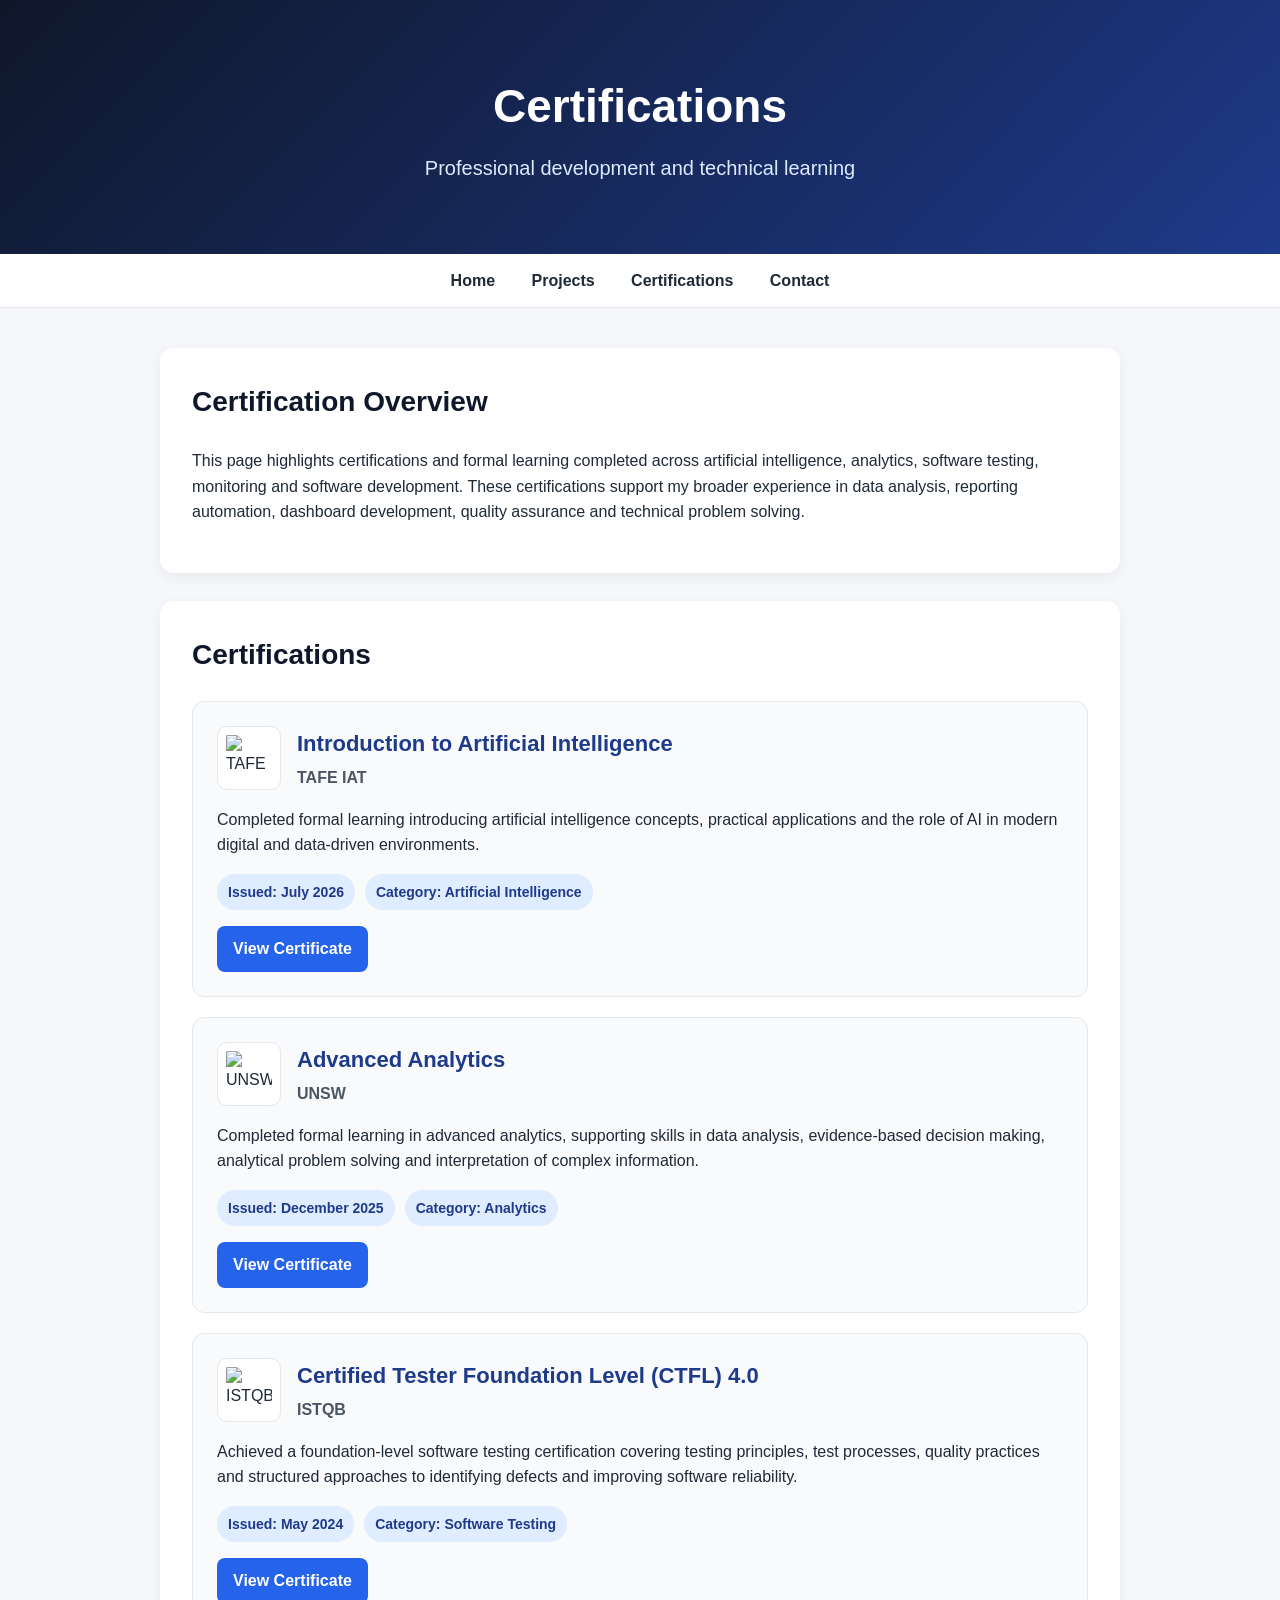
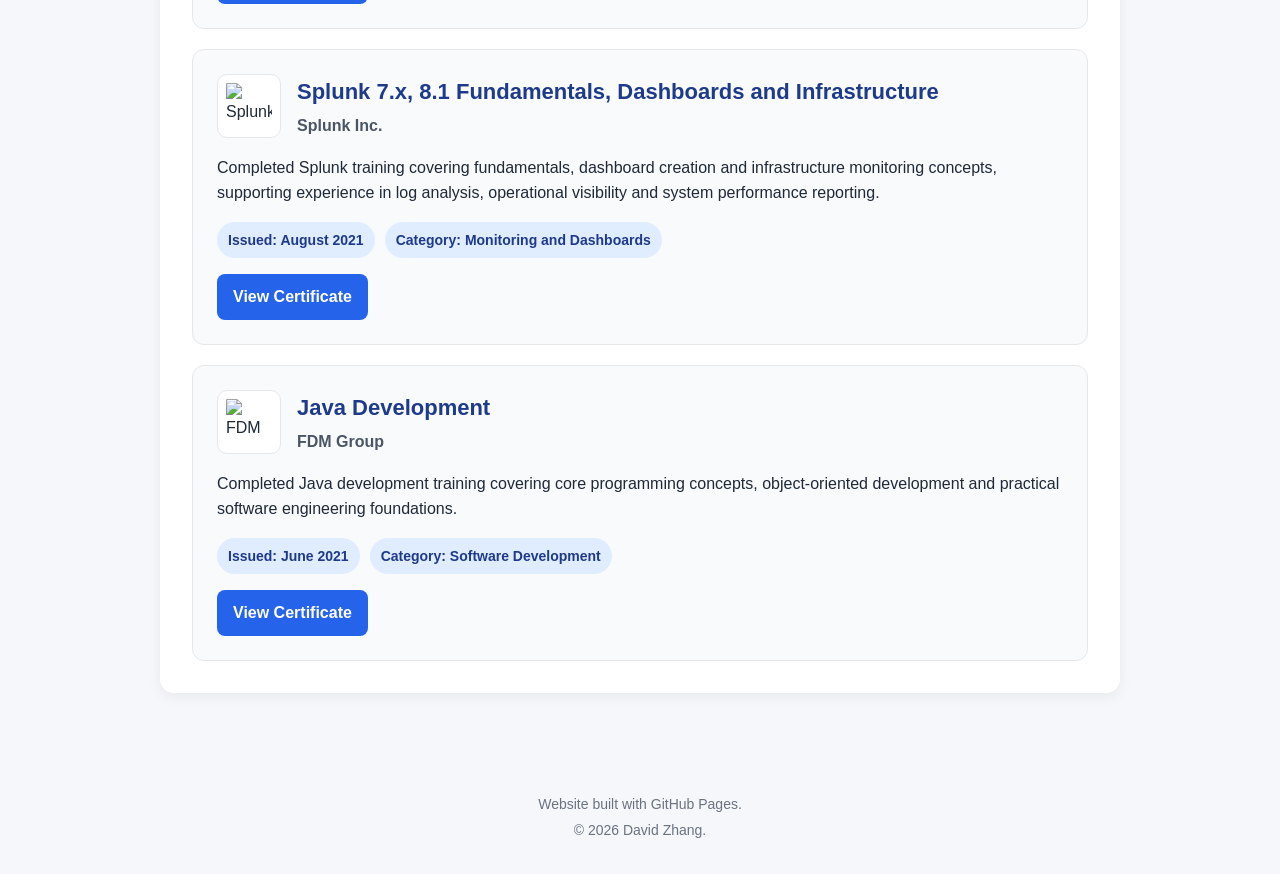
==== certifications.html @ 7c05122b "Create certifications.html to showcase certifications" ====
<!DOCTYPE html>
<html lang="en">
<head>
  <meta charset="UTF-8" />
  <meta name="viewport" content="width=device-width, initial-scale=1.0" />
  <title>Certifications | David Zhang</title>
  <link rel="stylesheet" href="style.css">
</head>
<body>

  <header>
    <h1>Certifications</h1>
    <p>Professional development and technical learning</p>
  </header>

  <nav>
    <a href="index.html">Home</a>
    <a href="index.html#projects">Projects</a>
    <a href="certifications.html">Certifications</a>
    <a href="contact.html">Contact</a>
  </nav>

  <main>

    <section>
      <h2>Certification Overview</h2>
      <p>
        This page highlights certifications and formal learning completed across
        artificial intelligence, analytics, software testing, monitoring and software
        development. These certifications support my broader experience in data analysis,
        reporting automation, dashboard development, quality assurance and technical
        problem solving.
      </p>
    </section>

    <section>
      <h2>Certifications</h2>

      <div class="certification-list">

        <div class="certification-card">
          <div class="certification-header">
            <img src="assets/certifications/tafe-iat-logo.png" alt="TAFE IAT logo" class="certification-logo">
            <div>
              <h3>Introduction to Artificial Intelligence</h3>
              <p class="certification-provider">TAFE IAT</p>
            </div>
          </div>

          <p>
            Completed formal learning introducing artificial intelligence concepts,
            practical applications and the role of AI in modern digital and data-driven
            environments.
          </p>

          <div class="certification-meta">
            <span>Issued: July 2026</span>
            <span>Category: Artificial Intelligence</span>
          </div>

          <div class="certification-actions">
            <a class="button" href="assets/certifications/introduction-to-artificial-intelligence-certificate.jpeg" target="_blank" rel="noopener">
              View Certificate
            </a>
          </div>
        </div>

        <div class="certification-card">
          <div class="certification-header">
            <img src="assets/certifications/unsw-logo.png" alt="UNSW logo" class="certification-logo">
            <div>
              <h3>Advanced Analytics</h3>
              <p class="certification-provider">UNSW</p>
            </div>
          </div>

          <p>
            Completed formal learning in advanced analytics, supporting skills in
            data analysis, evidence-based decision making, analytical problem solving
            and interpretation of complex information.
          </p>

          <div class="certification-meta">
            <span>Issued: December 2025</span>
            <span>Category: Analytics</span>
          </div>

          <div class="certification-actions">
            <a class="button" href="assets/certifications/advanced-analytics-certificate.jpeg" target="_blank" rel="noopener">
              View Certificate
            </a>
          </div>
        </div>

        <div class="certification-card">
          <div class="certification-header">
            <img src="assets/certifications/istqb-logo.png" alt="ISTQB logo" class="certification-logo">
            <div>
              <h3>Certified Tester Foundation Level (CTFL) 4.0</h3>
              <p class="certification-provider">ISTQB</p>
            </div>
          </div>

          <p>
            Achieved a foundation-level software testing certification covering
            testing principles, test processes, quality practices and structured
            approaches to identifying defects and improving software reliability.
          </p>

          <div class="certification-meta">
            <span>Issued: May 2024</span>
            <span>Category: Software Testing</span>
          </div>

          <div class="certification-actions">
            <a class="button" href="assets/certifications/istqb-ctfl-certificate.jpeg" target="_blank" rel="noopener">
              View Certificate
            </a>
          </div>
        </div>

        <div class="certification-card">
          <div class="certification-header">
            <img src="assets/certifications/splunk-logo.png" alt="Splunk logo" class="certification-logo">
            <div>
              <h3>Splunk 7.x, 8.1 Fundamentals, Dashboards and Infrastructure</h3>
              <p class="certification-provider">Splunk Inc.</p>
            </div>
          </div>

          <p>
            Completed Splunk training covering fundamentals, dashboard creation and
            infrastructure monitoring concepts, supporting experience in log analysis,
            operational visibility and system performance reporting.
          </p>

          <div class="certification-meta">
            <span>Issued: August 2021</span>
            <span>Category: Monitoring and Dashboards</span>
          </div>

          <div class="certification-actions">
            <a class="button" href="assets/certifications/splunk-certificate.png" target="_blank" rel="noopener">
              View Certificate
            </a>
          </div>
        </div>

        <div class="certification-card">
          <div class="certification-header">
            <img src="assets/certifications/fdm-logo.png" alt="FDM Group logo" class="certification-logo">
            <div>
              <h3>Java Development</h3>
              <p class="certification-provider">FDM Group</p>
            </div>
          </div>

          <p>
            Completed Java development training covering core programming concepts,
            object-oriented development and practical software engineering foundations.
          </p>

          <div class="certification-meta">
            <span>Issued: June 2021</span>
            <span>Category: Software Development</span>
          </div>

          <div class="certification-actions">
            <a class="button" href="assets/certifications/java-development-certificate.jpeg" target="_blank" rel="noopener">
              View Certificate
            </a>
          </div>
        </div>

      </div>
    </section>

  </main>

  <footer>
    <p>Website built with GitHub Pages.</p>
    <p class="footer-small">© 2026 David Zhang.</p>
  </footer>

</body>
</html>
---- style.css ----
/* General page setup */
* {
  box-sizing: border-box;
}

body {
  margin: 0;
  font-family: Arial, Helvetica, sans-serif;
  background-color: #f5f7fa;
  color: #1f2937;
  line-height: 1.6;
}

/* Header / hero section */
header {
  background: linear-gradient(135deg, #0f172a, #1e3a8a);
  color: white;
  padding: 70px 20px;
  text-align: center;
}

header h1 {
  font-size: 46px;
  margin: 0 0 8px;
}

header > p {
  font-size: 20px;
  margin: 0;
  color: #dbeafe;
}

.hero-content {
  max-width: 1000px;
  margin: 0 auto;
  display: flex;
  align-items: center;
  justify-content: space-between;
  gap: 42px;
}

.hero-text {
  flex: 1;
  min-width: 280px;
  text-align: left;
}

.hero-subtitle {
  font-size: 22px;
  margin: 0 0 16px;
  color: #dbeafe;
  font-weight: bold;
}

.hero-summary {
  max-width: 620px;
  font-size: 18px;
  margin: 0;
  color: #e5edff;
}

.hero-photo {
  flex: 0 0 230px;
  text-align: center;
}

.hero-photo img {
  width: 230px;
  height: 230px;
  object-fit: cover;
  border-radius: 50%;
  border: 5px solid rgba(255, 255, 255, 0.85);
  box-shadow: 0 12px 30px rgba(0, 0, 0, 0.28);
  background-color: white;
}

/* Navigation */
nav {
  background-color: #ffffff;
  border-bottom: 1px solid #e5e7eb;
  padding: 14px 20px;
  text-align: center;
  position: sticky;
  top: 0;
  z-index: 10;
}

nav a {
  color: #1f2937;
  text-decoration: none;
  margin: 0 16px;
  font-weight: bold;
}

nav a:hover {
  color: #2563eb;
}

/* Main content area */
main {
  max-width: 1000px;
  margin: 0 auto;
  padding: 40px 20px;
}

/* Sections */
section {
  background-color: white;
  margin-bottom: 28px;
  padding: 32px;
  border-radius: 14px;
  box-shadow: 0 4px 14px rgba(0, 0, 0, 0.06);
}

section h2 {
  margin-top: 0;
  color: #0f172a;
  font-size: 28px;
}

.section-intro {
  margin-top: 0;
  margin-bottom: 24px;
  color: #4b5563;
}

/* Project cards */
.project-list {
  display: flex;
  flex-direction: column;
  gap: 20px;
}

.project-grid {
  display: grid;
  grid-template-columns: repeat(2, 1fr);
  gap: 20px;
}

.project-card {
  border: 1px solid #e5e7eb;
  border-radius: 12px;
  padding: 24px;
  background-color: #f9fafb;
}

.project-card h3 {
  margin-top: 0;
  margin-bottom: 10px;
  color: #1e3a8a;
  font-size: 22px;
}

.project-card p {
  margin-bottom: 0;
}

.project-buttons {
  display: flex;
  flex-wrap: wrap;
  gap: 10px;
  margin-top: 16px;
}

.project-buttons .button {
  margin-top: 0;
}

/* Certification cards */
.certification-list {
  display: flex;
  flex-direction: column;
  gap: 20px;
}

.certification-card {
  border: 1px solid #e5e7eb;
  border-radius: 12px;
  padding: 24px;
  background-color: #f9fafb;
}

.certification-header {
  display: flex;
  align-items: center;
  gap: 16px;
  margin-bottom: 14px;
}

.certification-logo {
  width: 64px;
  height: 64px;
  object-fit: contain;
  border-radius: 10px;
  border: 1px solid #e5e7eb;
  background-color: white;
  padding: 8px;
}

.certification-card h3 {
  margin: 0;
  color: #1e3a8a;
  font-size: 22px;
}

.certification-provider {
  margin: 4px 0 0;
  color: #4b5563;
  font-weight: bold;
}

.certification-card p {
  margin-bottom: 0;
}

.certification-meta {
  display: flex;
  flex-wrap: wrap;
  gap: 10px;
  margin-top: 16px;
}

.certification-meta span {
  background-color: #e0ecff;
  color: #1e3a8a;
  padding: 7px 11px;
  border-radius: 999px;
  font-size: 14px;
  font-weight: bold;
}

.certification-actions {
  margin-top: 16px;
}

.certification-actions .button {
  margin-top: 0;
}

/* Skills tags */
.skills-list {
  display: flex;
  flex-wrap: wrap;
  gap: 10px;
}

.skill {
  background-color: #e0ecff;
  color: #1e3a8a;
  padding: 8px 12px;
  border-radius: 999px;
  font-size: 14px;
  font-weight: bold;
}

/* Chart cards */
.chart-grid {
  display: grid;
  grid-template-columns: 1fr;
  gap: 24px;
}

.chart-card {
  border: 1px solid #e5e7eb;
  border-radius: 12px;
  padding: 20px;
  background-color: #f9fafb;
}

.chart-card img {
  width: 100%;
  height: auto;
  border-radius: 10px;
  border: 1px solid #e5e7eb;
  background-color: white;
}

.chart-card h3 {
  margin-top: 16px;
  color: #1e3a8a;
}

.chart-card p {
  margin-bottom: 0;
}

/* Buttons / links */
.button {
  display: inline-block;
  margin-top: 16px;
  background-color: #2563eb;
  color: white;
  text-decoration: none;
  padding: 10px 16px;
  border-radius: 8px;
  font-weight: bold;
}

.button:hover {
  background-color: #1d4ed8;
}

.hero-button {
  margin-top: 24px;
}

.button-secondary {
  background-color: #0f172a;
}

.button-secondary:hover {
  background-color: #1f2937;
}

.button-disabled {
  background-color: #9ca3af;
  cursor: not-allowed;
}

.button-disabled:hover {
  background-color: #9ca3af;
}

/* Contact form */
.contact-form {
  margin-top: 24px;
}

.form-group {
  margin-bottom: 18px;
}

.form-group label {
  display: block;
  margin-bottom: 6px;
  color: #0f172a;
  font-weight: bold;
}

.form-group input,
.form-group textarea {
  width: 100%;
  padding: 12px 14px;
  border: 1px solid #d1d5db;
  border-radius: 8px;
  font-family: Arial, Helvetica, sans-serif;
  font-size: 16px;
  color: #1f2937;
  background-color: #ffffff;
}

.form-group input:focus,
.form-group textarea:focus {
  outline: none;
  border-color: #2563eb;
  box-shadow: 0 0 0 3px rgba(37, 99, 235, 0.15);
}

.form-group textarea {
  resize: vertical;
}

.form-button {
  border: none;
  cursor: pointer;
  font-family: Arial, Helvetica, sans-serif;
  font-size: 16px;
}

/* Footer */
footer {
  text-align: center;
  padding: 32px 20px;
  color: #6b7280;
  font-size: 14px;
}

footer p {
  margin: 0;
}

footer .footer-small {
  margin-top: 4px;
}

/* Mobile responsiveness */
@media (max-width: 700px) {
  header {
    padding: 52px 20px;
    text-align: center;
  }

  header h1 {
    font-size: 34px;
  }

  header > p {
    font-size: 17px;
  }

  .hero-content {
    flex-direction: column-reverse;
    gap: 28px;
  }

  .hero-text {
    text-align: center;
  }

  .hero-subtitle {
    font-size: 18px;
  }

  .hero-summary {
    font-size: 16px;
  }

  .hero-photo {
    flex: 0 0 auto;
  }

  .hero-photo img {
    width: 190px;
    height: 190px;
  }

  nav a {
    display: inline-block;
    margin: 6px 10px;
  }

  section {
    padding: 24px;
  }

  section h2 {
    font-size: 24px;
  }

  .project-grid {
    grid-template-columns: 1fr;
  }

  .project-card,
  .certification-card {
    padding: 22px;
  }

  .project-buttons {
    flex-direction: column;
    align-items: flex-start;
  }

  .certification-header {
    align-items: flex-start;
  }

  .certification-logo {
    width: 56px;
    height: 56px;
  }
}
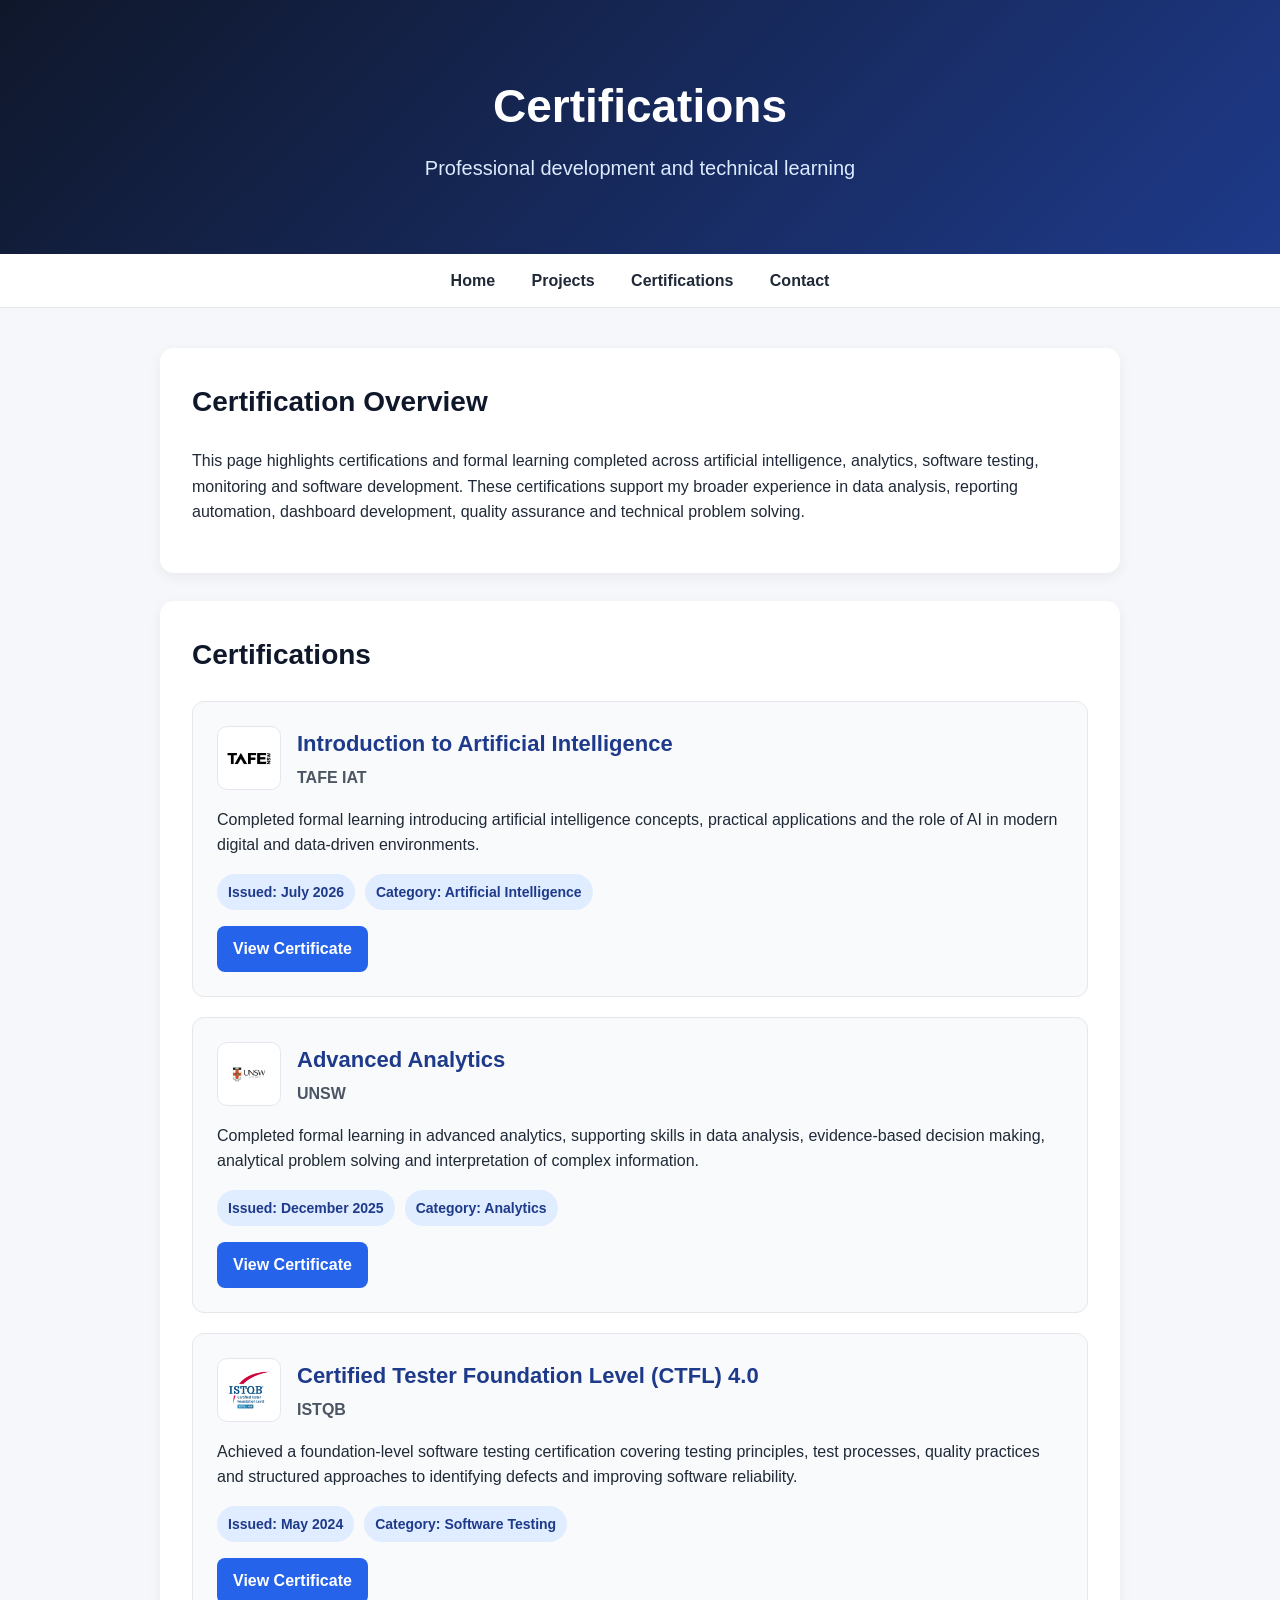
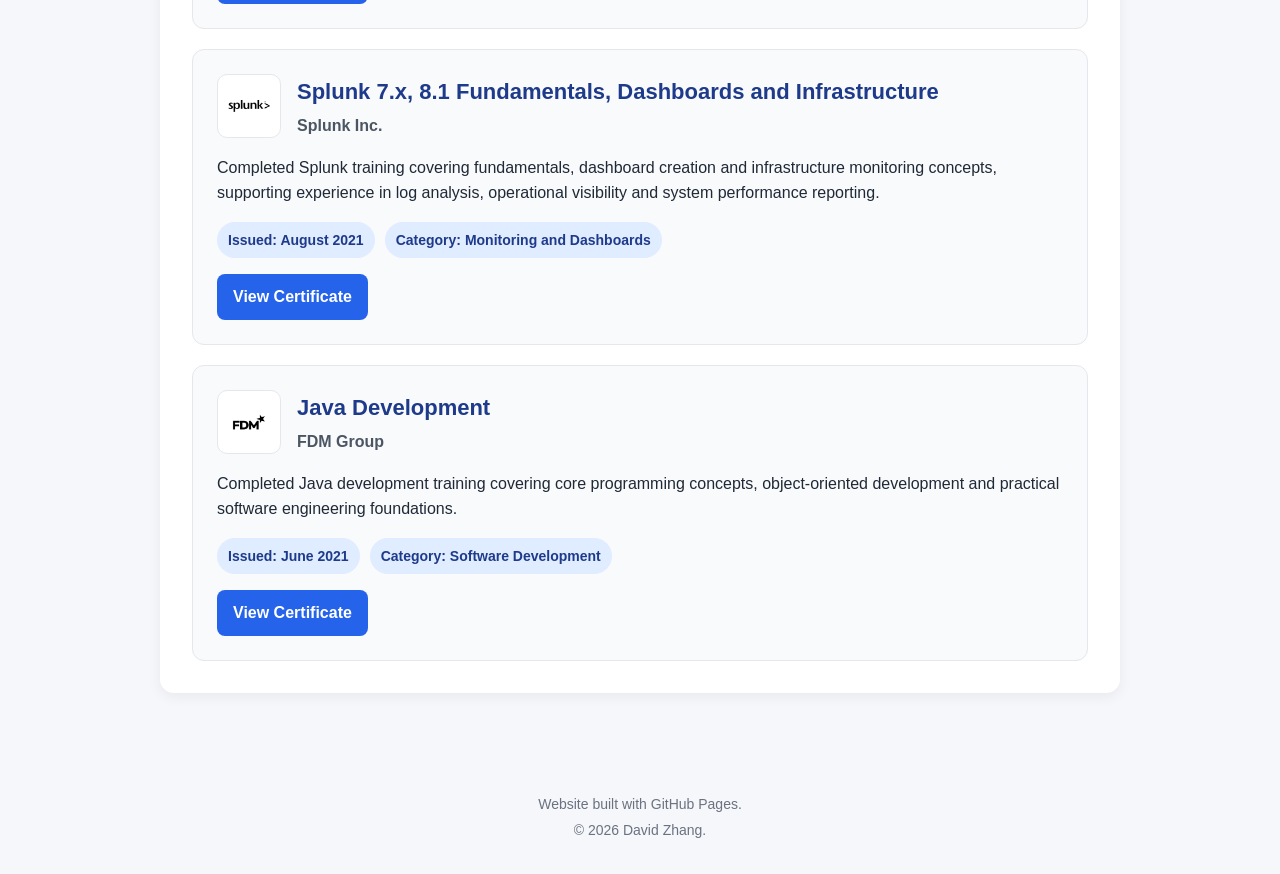
==== commit 5cc4d125: "Update certification logos to new asset paths" ====
--- a/certifications.html
+++ b/certifications.html
@@ -40,7 +40,7 @@
 
         <div class="certification-card">
           <div class="certification-header">
-            <img src="assets/certifications/tafe-iat-logo.png" alt="TAFE IAT logo" class="certification-logo">
+            <img src="assets/logos/tafe-iat-logo.png" alt="TAFE IAT logo" class="certification-logo">
             <div>
               <h3>Introduction to Artificial Intelligence</h3>
               <p class="certification-provider">TAFE IAT</p>
@@ -67,7 +67,7 @@
 
         <div class="certification-card">
           <div class="certification-header">
-            <img src="assets/certifications/unsw-logo.png" alt="UNSW logo" class="certification-logo">
+            <img src="assets/logos/unsw-logo.png" alt="UNSW logo" class="certification-logo">
             <div>
               <h3>Advanced Analytics</h3>
               <p class="certification-provider">UNSW</p>
@@ -94,7 +94,7 @@
 
         <div class="certification-card">
           <div class="certification-header">
-            <img src="assets/certifications/istqb-logo.png" alt="ISTQB logo" class="certification-logo">
+            <img src="assets/logos/istqb-logo.png" alt="ISTQB logo" class="certification-logo">
             <div>
               <h3>Certified Tester Foundation Level (CTFL) 4.0</h3>
               <p class="certification-provider">ISTQB</p>
@@ -121,7 +121,7 @@
 
         <div class="certification-card">
           <div class="certification-header">
-            <img src="assets/certifications/splunk-logo.png" alt="Splunk logo" class="certification-logo">
+            <img src="assets/logos/splunk-logo.png" alt="Splunk logo" class="certification-logo">
             <div>
               <h3>Splunk 7.x, 8.1 Fundamentals, Dashboards and Infrastructure</h3>
               <p class="certification-provider">Splunk Inc.</p>
@@ -148,7 +148,7 @@
 
         <div class="certification-card">
           <div class="certification-header">
-            <img src="assets/certifications/fdm-logo.png" alt="FDM Group logo" class="certification-logo">
+            <img src="assets/logos/fdm-logo.png" alt="FDM Group logo" class="certification-logo">
             <div>
               <h3>Java Development</h3>
               <p class="certification-provider">FDM Group</p>
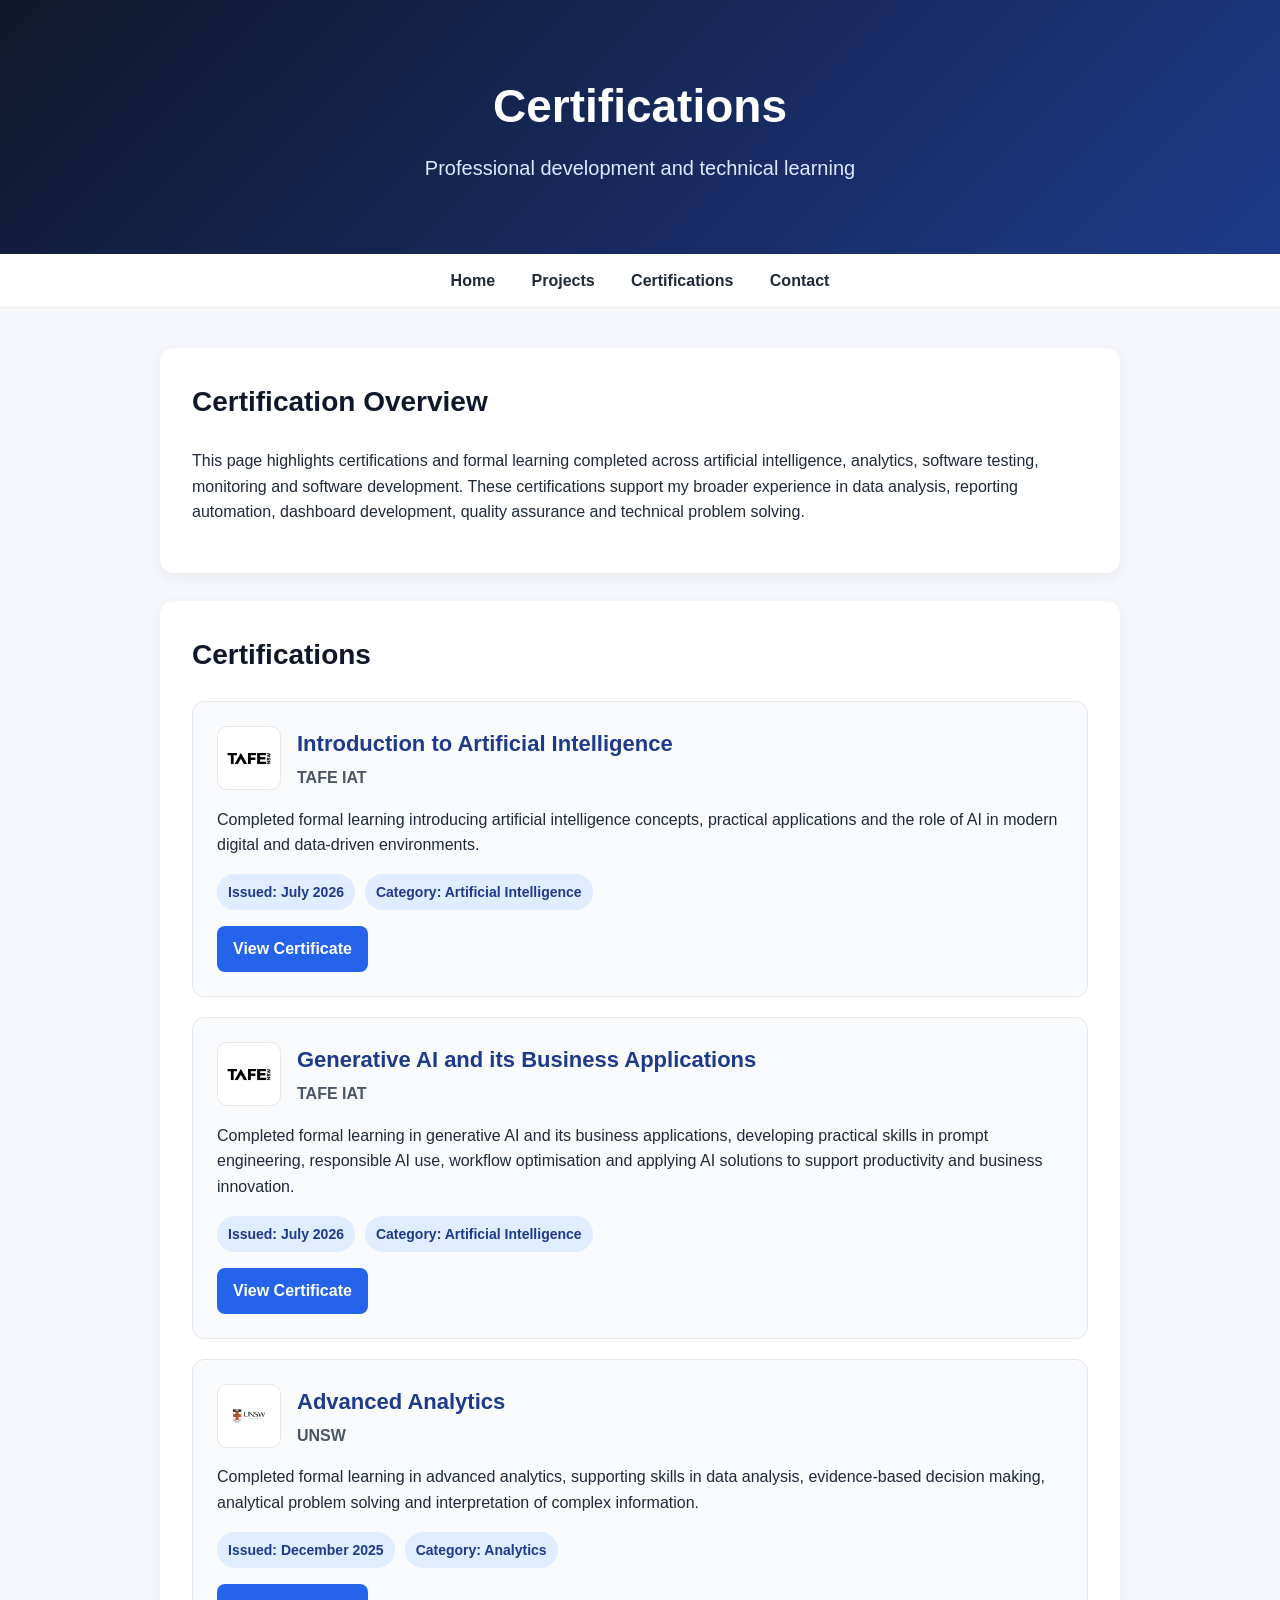
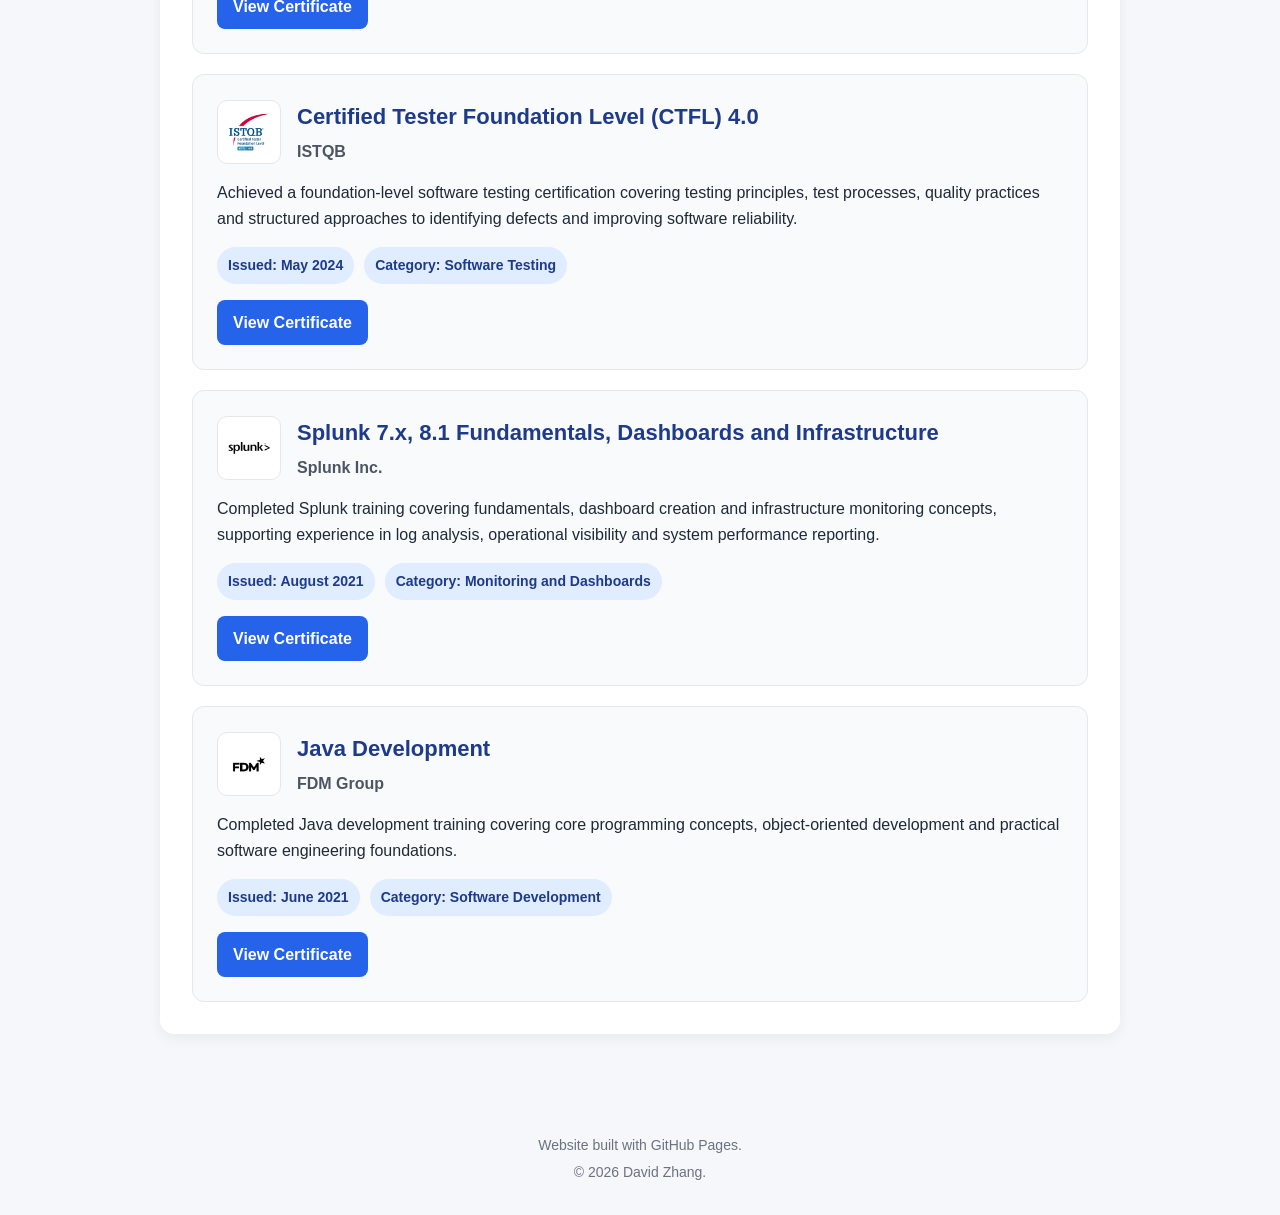
==== commit 23a900c2: "Add certification for Generative AI and its Applications" ====
--- a/certifications.html
+++ b/certifications.html
@@ -67,6 +67,34 @@
 
         <div class="certification-card">
           <div class="certification-header">
+            <img src="assets/logos/tafe-iat-logo.png" alt="TAFE IAT logo" class="certification-logo">
+            <div>
+              <h3>Generative AI and its Business Applications</h3>
+              <p class="certification-provider">TAFE IAT</p>
+            </div>
+          </div>
+
+          <p>
+            Completed formal learning in generative AI and its business applications, 
+            developing practical skills in prompt engineering, responsible AI use, 
+            workflow optimisation and applying AI solutions to support productivity
+            and business innovation.
+          </p>
+
+          <div class="certification-meta">
+            <span>Issued: July 2026</span>
+            <span>Category: Artificial Intelligence</span>
+          </div>
+
+          <div class="certification-actions">
+            <a class="button" href="assets/certifications/generative-ai-and-its-business-applications-certificate.png" target="_blank" rel="noopener">
+              View Certificate
+            </a>
+          </div>
+        </div>
+        
+        <div class="certification-card">
+          <div class="certification-header">
             <img src="assets/logos/unsw-logo.png" alt="UNSW logo" class="certification-logo">
             <div>
               <h3>Advanced Analytics</h3>
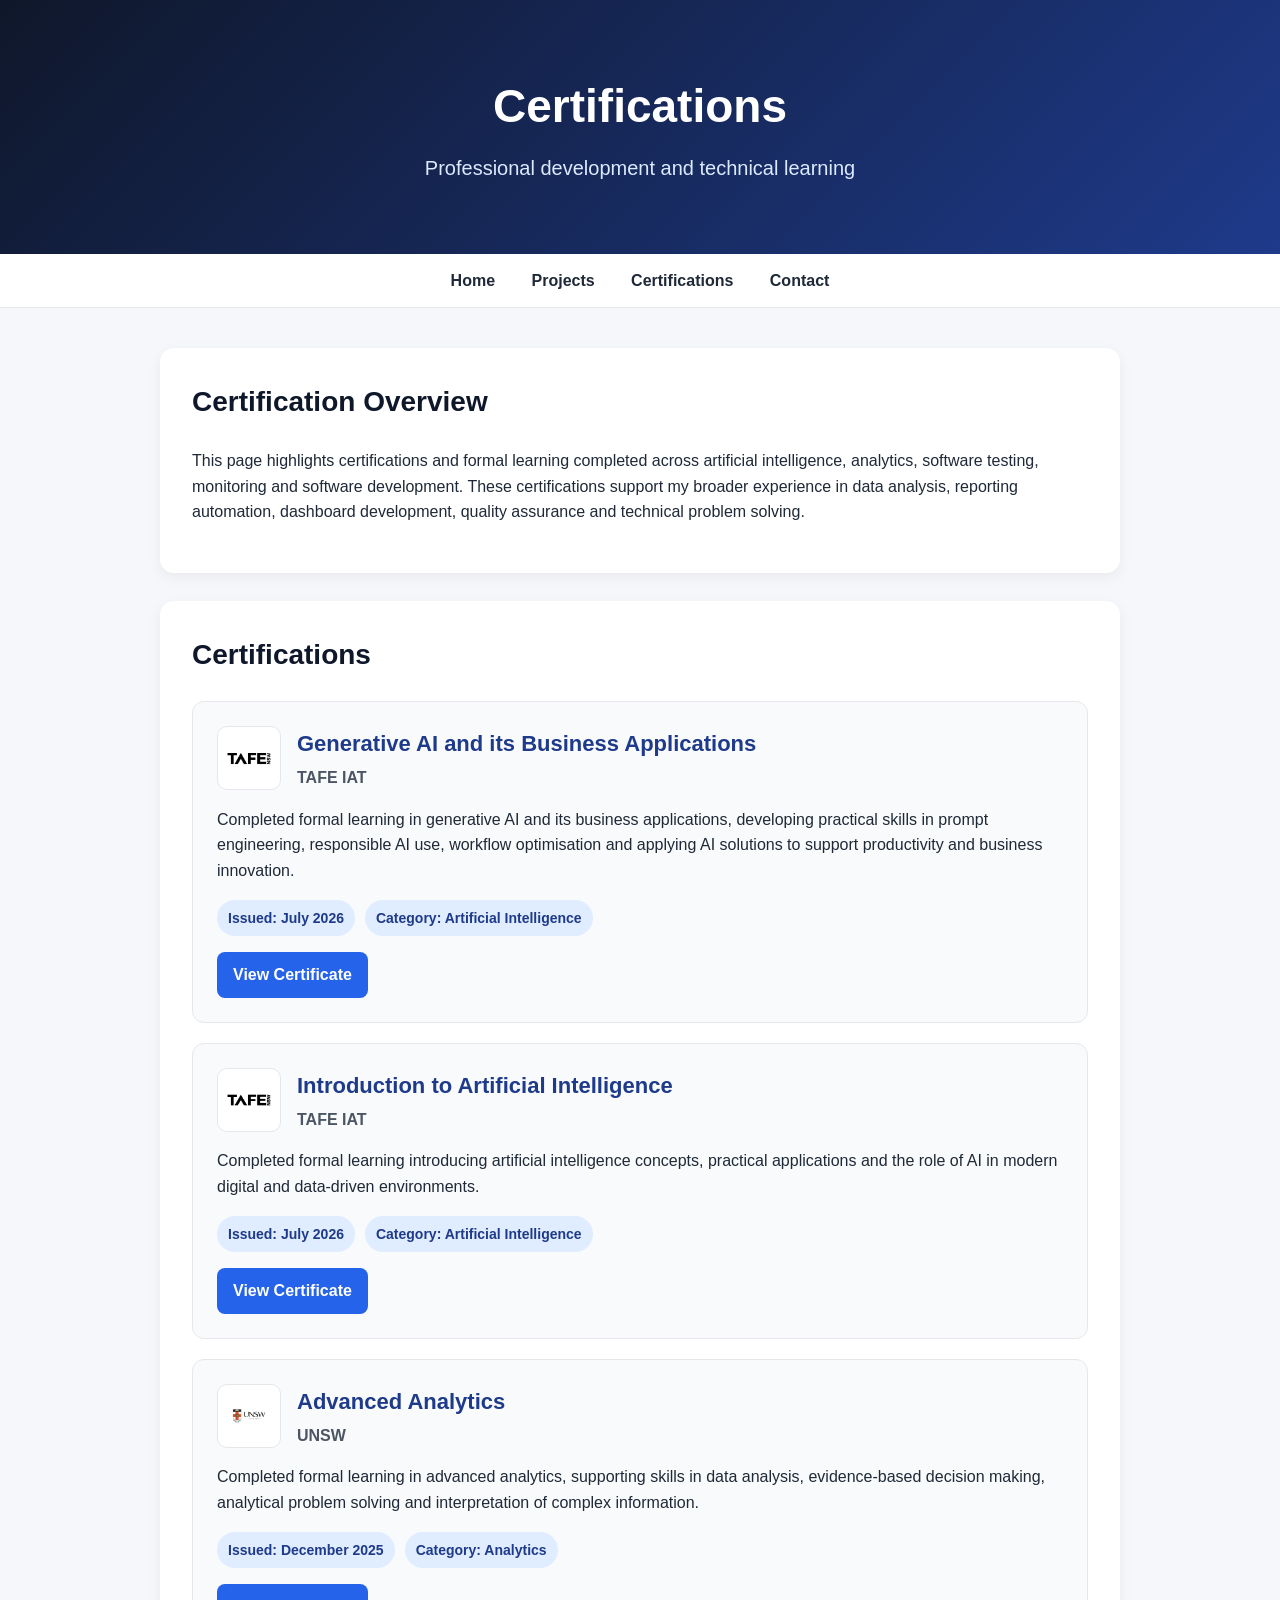
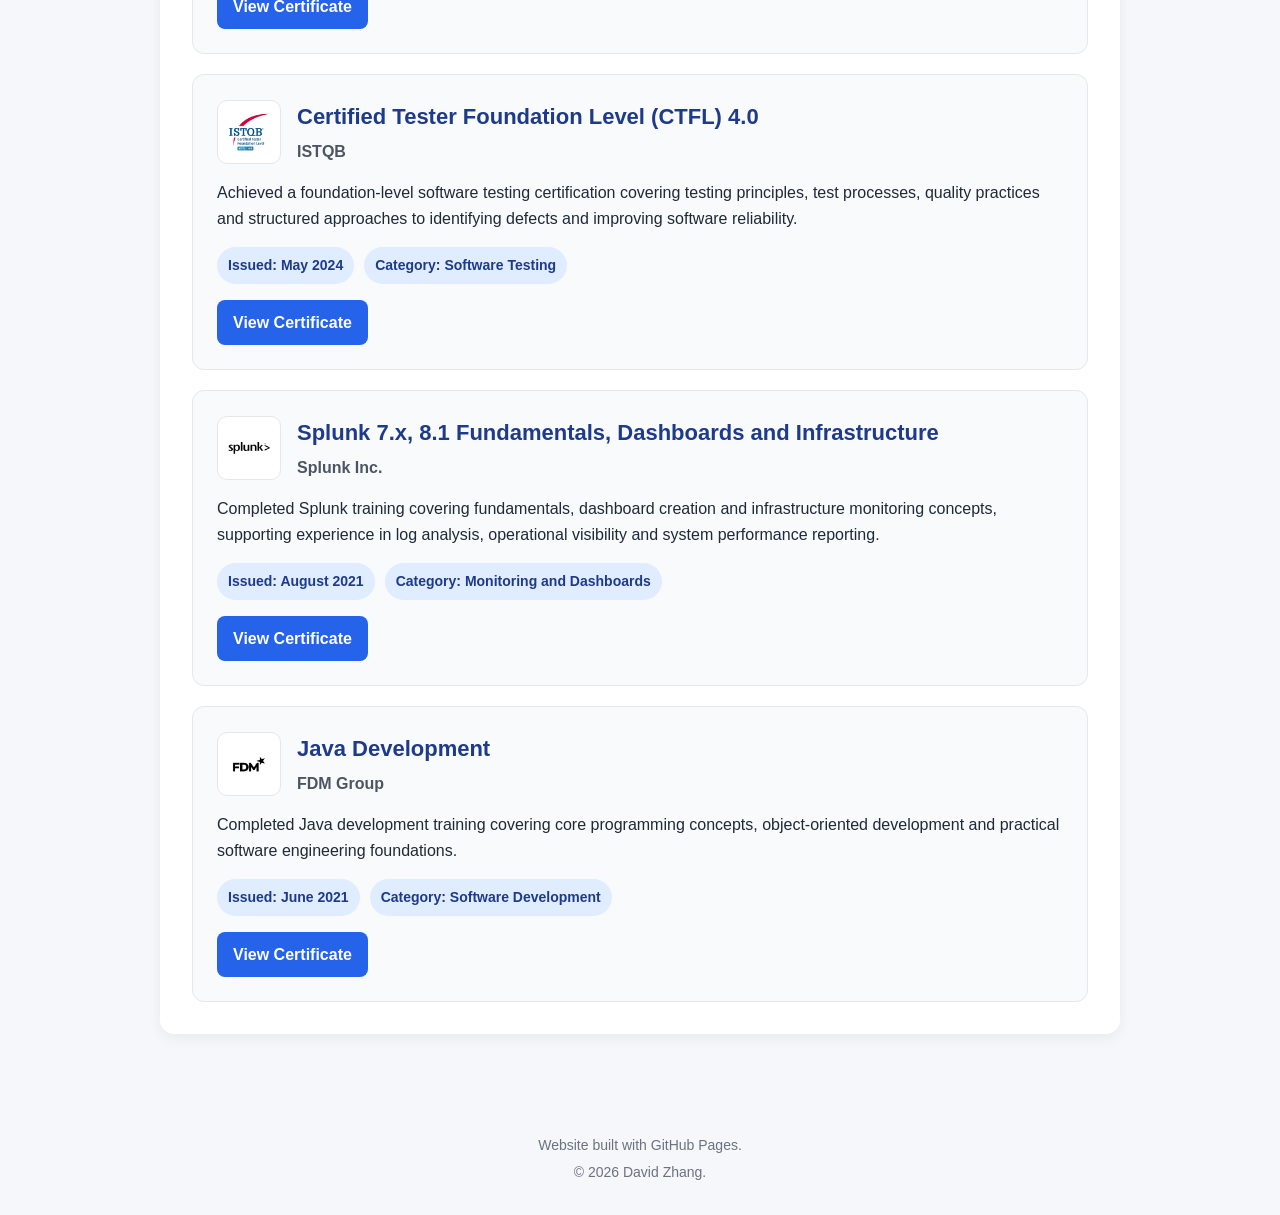
==== commit 44b0c8a6: "Swap certification titles and descriptions" ====
--- a/certifications.html
+++ b/certifications.html
@@ -42,33 +42,6 @@
           <div class="certification-header">
             <img src="assets/logos/tafe-iat-logo.png" alt="TAFE IAT logo" class="certification-logo">
             <div>
-              <h3>Introduction to Artificial Intelligence</h3>
-              <p class="certification-provider">TAFE IAT</p>
-            </div>
-          </div>
-
-          <p>
-            Completed formal learning introducing artificial intelligence concepts,
-            practical applications and the role of AI in modern digital and data-driven
-            environments.
-          </p>
-
-          <div class="certification-meta">
-            <span>Issued: July 2026</span>
-            <span>Category: Artificial Intelligence</span>
-          </div>
-
-          <div class="certification-actions">
-            <a class="button" href="assets/certifications/introduction-to-artificial-intelligence-certificate.jpeg" target="_blank" rel="noopener">
-              View Certificate
-            </a>
-          </div>
-        </div>
-
-        <div class="certification-card">
-          <div class="certification-header">
-            <img src="assets/logos/tafe-iat-logo.png" alt="TAFE IAT logo" class="certification-logo">
-            <div>
               <h3>Generative AI and its Business Applications</h3>
               <p class="certification-provider">TAFE IAT</p>
             </div>
@@ -95,6 +68,33 @@
         
         <div class="certification-card">
           <div class="certification-header">
+            <img src="assets/logos/tafe-iat-logo.png" alt="TAFE IAT logo" class="certification-logo">
+            <div>
+              <h3>Introduction to Artificial Intelligence</h3>
+              <p class="certification-provider">TAFE IAT</p>
+            </div>
+          </div>
+
+          <p>
+            Completed formal learning introducing artificial intelligence concepts,
+            practical applications and the role of AI in modern digital and data-driven
+            environments.
+          </p>
+
+          <div class="certification-meta">
+            <span>Issued: July 2026</span>
+            <span>Category: Artificial Intelligence</span>
+          </div>
+
+          <div class="certification-actions">
+            <a class="button" href="assets/certifications/introduction-to-artificial-intelligence-certificate.jpeg" target="_blank" rel="noopener">
+              View Certificate
+            </a>
+          </div>
+        </div>
+        
+        <div class="certification-card">
+          <div class="certification-header">
             <img src="assets/logos/unsw-logo.png" alt="UNSW logo" class="certification-logo">
             <div>
               <h3>Advanced Analytics</h3>
